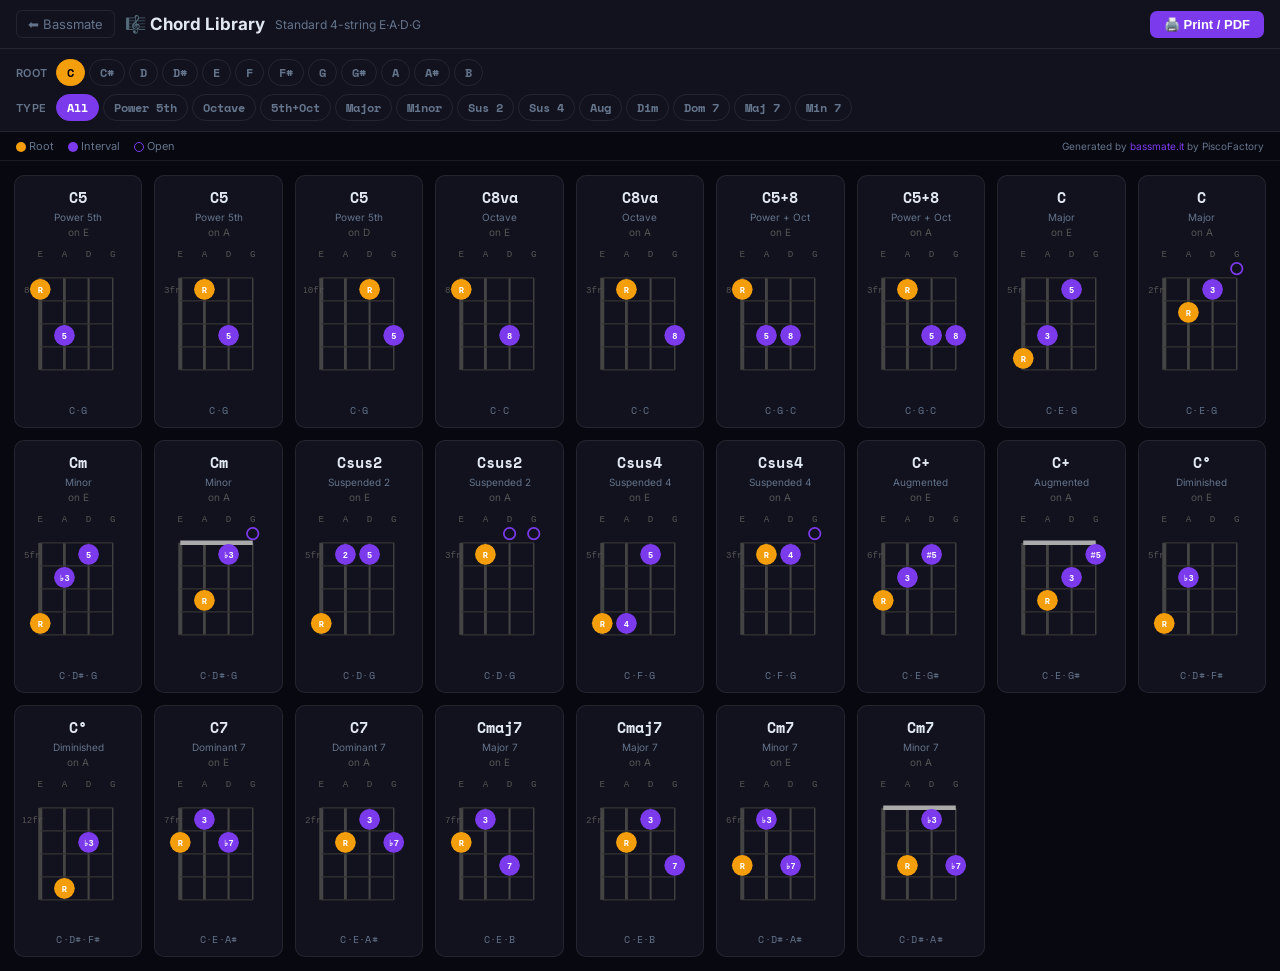
==== chords.html @ 14408f00 "feat: chord library page with PDF export — SW v53 - chords.html: 12 chord types (Power5, Octave, 5+O" ====
<!DOCTYPE html>
<html lang="it">
<head>
  <meta charset="UTF-8">
  <meta name="viewport" content="width=device-width, initial-scale=1.0">
  <title>Chord Library — Bassmate</title>
  <meta name="description" content="Bass guitar chord library with fretboard diagrams. Power chords, triads, 7th chords for 4-string bass in standard tuning.">
  <meta name="author" content="PiscoFactory">
  <link rel="manifest" href="manifest.json">
  <link rel="icon" href="icon.svg" type="image/svg+xml">
  <meta name="theme-color" content="#080810">
  <link rel="preconnect" href="https://fonts.googleapis.com">
  <link href="https://fonts.googleapis.com/css2?family=Inter:wght@400;600;700;900&family=Space+Mono:wght@400;700&display=swap" rel="stylesheet">
  <style>
    :root {
      --bg:#080810; --surface:#12121e;
      --border:rgba(255,255,255,0.08); --text:#e2e8f0;
      --muted:#64748b; --accent:#7c3aed; --root-c:#f59e0b;
    }
    *,*::before,*::after{box-sizing:border-box;margin:0;padding:0;}
    body{background:var(--bg);color:var(--text);font-family:'Inter',sans-serif;min-height:100vh;}

    /* ── top bar ── */
    .top-bar{
      display:flex;align-items:center;gap:10px;
      padding:10px 16px;border-bottom:1px solid var(--border);
      background:var(--surface);position:sticky;top:0;z-index:100;
    }
    .back-btn{
      text-decoration:none;background:none;border:1px solid var(--border);
      color:var(--muted);padding:5px 11px;border-radius:6px;font-size:13px;transition:all .15s;
    }
    .back-btn:hover{color:var(--text);border-color:var(--accent);}
    .page-title{font-size:17px;font-weight:700;}
    .page-sub{font-size:12px;color:var(--muted);}
    .print-btn{
      margin-left:auto;padding:6px 14px;border-radius:7px;font-size:13px;font-weight:600;
      background:var(--accent);border:none;color:#fff;cursor:pointer;transition:opacity .15s;
    }
    .print-btn:hover{opacity:.85;}

    /* ── toolbar ── */
    .toolbar{
      padding:10px 16px;border-bottom:1px solid var(--border);
      background:var(--surface);display:flex;flex-direction:column;gap:8px;
    }
    .pill-row{display:flex;align-items:center;gap:6px;flex-wrap:wrap;}
    .row-lbl{font-size:11px;color:var(--muted);min-width:34px;font-weight:600;text-transform:uppercase;letter-spacing:.04em;}
    .pill{
      padding:4px 10px;border-radius:20px;font-size:12px;font-weight:600;
      border:1px solid var(--border);background:transparent;color:var(--muted);
      cursor:pointer;transition:all .15s;font-family:'Space Mono',monospace;
    }
    .pill:hover{border-color:var(--accent);color:var(--text);}
    .pill.active{background:var(--accent);border-color:var(--accent);color:#fff;}
    .pill.root-on{background:var(--root-c);border-color:var(--root-c);color:#000;font-weight:700;}

    /* ── legend ── */
    .legend-bar{
      display:flex;align-items:center;gap:14px;padding:7px 16px;
      font-size:11px;color:var(--muted);border-bottom:1px solid var(--border);flex-wrap:wrap;
    }
    .ldot{width:10px;height:10px;border-radius:50%;display:inline-block;vertical-align:middle;margin-right:3px;}

    /* ── grid ── */
    .chord-grid{
      display:grid;grid-template-columns:repeat(auto-fill,minmax(118px,1fr));
      gap:12px;padding:14px;max-width:1400px;margin:0 auto;
    }
    .chord-card{
      background:var(--surface);border:1px solid var(--border);
      border-radius:10px;padding:10px 8px;text-align:center;
      transition:border-color .15s;display:flex;flex-direction:column;align-items:center;gap:3px;
    }
    .chord-card:hover{border-color:rgba(124,58,237,0.5);}
    .card-name{font-size:15px;font-weight:800;color:var(--text);font-family:'Space Mono',monospace;}
    .card-type{font-size:10px;color:var(--muted);}
    .card-pos{font-size:10px;color:#555;}
    .card-svg{width:100%;}
    .card-svg svg{width:100%;height:auto;display:block;}
    .card-notes{font-size:9.5px;color:var(--muted);font-family:'Space Mono',monospace;letter-spacing:.03em;}
    .empty-msg{grid-column:1/-1;text-align:center;color:var(--muted);padding:48px 20px;font-size:14px;}

    /* ── print title (hidden on screen) ── */
    .print-title{display:none;}

    /* ── SVG dot classes (overridable by print) ── */
    .rdot  { fill:#f59e0b; }
    .idot  { fill:#7c3aed; }
    .ropen { fill:none; stroke:#f59e0b; stroke-width:1.5; }
    .iopen { fill:none; stroke:#7c3aed; stroke-width:1.5; }
    .dot-lbl { fill:white; font-size:7.5px; font-family:monospace; font-weight:bold; }

    @media(max-width:480px){
      .chord-grid{grid-template-columns:repeat(auto-fill,minmax(95px,1fr));gap:8px;padding:10px;}
      .page-sub{display:none;}
    }

    /* ── PRINT ── */
    @media print {
      @page{size:A4 portrait;margin:1.2cm 1.5cm;}
      body{background:#fff !important;color:#000 !important;}
      .top-bar,.toolbar{display:none !important;}
      .print-title{display:block;text-align:center;padding:8px 0 4px;font-size:16px;font-weight:700;color:#000;}
      .legend-bar{background:none;border-color:#ccc;color:#444;padding:4px 8px;}
      .ldot{border:1px solid #999;}
      .chord-grid{gap:8px;padding:6px;grid-template-columns:repeat(auto-fill,minmax(100px,1fr));}
      .chord-card{border:1px solid #ccc;background:#fff;border-radius:6px;break-inside:avoid;}
      .card-name{color:#000;}
      .card-type,.card-pos{color:#444;}
      .card-notes{color:#555;}
      /* SVG dots → B&W */
      .rdot  {fill:#000 !important;}
      .idot  {fill:#555 !important;}
      .ropen {stroke:#000 !important;}
      .iopen {stroke:#555 !important;}
      .dot-lbl{fill:#fff !important;}
    }
  </style>
</head>
<body>

<div class="top-bar">
  <a href="index.html" class="back-btn">⬅ Bassmate</a>
  <div class="page-title">🎼 Chord Library</div>
  <span class="page-sub">Standard 4-string E·A·D·G</span>
  <button class="print-btn" onclick="window.print()">🖨️ Print / PDF</button>
</div>

<!-- shown only in print -->
<div class="print-title" id="printTitle">Chord Library — Bassmate · bassmate.it · PiscoFactory</div>

<div class="toolbar">
  <div class="pill-row">
    <span class="row-lbl">Root</span>
    <div id="rootPills" style="display:flex;gap:4px;flex-wrap:wrap;"></div>
  </div>
  <div class="pill-row">
    <span class="row-lbl">Type</span>
    <div id="typePills" style="display:flex;gap:4px;flex-wrap:wrap;"></div>
  </div>
</div>

<div class="legend-bar">
  <span><span class="ldot" style="background:var(--root-c);"></span>Root</span>
  <span><span class="ldot" style="background:var(--accent);"></span>Interval</span>
  <span><span class="ldot" style="background:none;border:1.5px solid var(--accent);"></span>Open</span>
  <span style="margin-left:auto;font-size:10px;">
    Generated by <a href="https://bassmate.it" style="color:var(--accent);text-decoration:none;">bassmate.it</a> by PiscoFactory
  </span>
</div>

<div class="chord-grid" id="chordGrid"></div>

<script>
/* ────────────────────────────────────────────────────────
   DATA
   strIdx: 0=G(open=7), 1=D(open=2), 2=A(open=9), 3=E(open=4)
   ds = string offset toward higher pitch (ds=1 → one string above root)
   df = fret offset from rootFret
   Formula: fret on string n-steps-higher = rootFret + interval - n*5
   Verified:
     5th(7)  n=1 → +2     oct(12) n=2 → +2
     maj3(4) n=1 → -1     min3(3) n=1 → -2
     5th(7)  n=2 → -3     b7(10)  n=2 →  0
     maj7(11)n=2 → +1     2nd(2)  n=1 → -3
     4th(5)  n=1 →  0     #5(8)   n=2 → -2
     b5(6)   n=2 → -4
──────────────────────────────────────────────────────── */
const NOTES     = ['C','C#','D','D#','E','F','F#','G','G#','A','A#','B'];
const OPEN      = [7, 2, 9, 4];       // strIdx 0=G 1=D 2=A 3=E
const STR_LABEL = ['G','D','A','E'];  // strIdx 0..3

const TYPES = [
  {
    id:'power5', label:'Power 5th', labelIT:'Power 5a', symbol:'5',
    name:'Power 5th', nameIT:'Power 5a',
    voicings:[
      {rootStr:3, label:'on E', dots:[{ds:0,df:0,deg:'R'},{ds:1,df:2,deg:'5'}]},
      {rootStr:2, label:'on A', dots:[{ds:0,df:0,deg:'R'},{ds:1,df:2,deg:'5'}]},
      {rootStr:1, label:'on D', dots:[{ds:0,df:0,deg:'R'},{ds:1,df:2,deg:'5'}]},
    ]
  },
  {
    id:'octave', label:'Octave', labelIT:'Ottava', symbol:'8va',
    name:'Octave', nameIT:'Ottava',
    voicings:[
      {rootStr:3, label:'on E', dots:[{ds:0,df:0,deg:'R'},{ds:2,df:2,deg:'8'}]},
      {rootStr:2, label:'on A', dots:[{ds:0,df:0,deg:'R'},{ds:2,df:2,deg:'8'}]},
    ]
  },
  {
    id:'power5oct', label:'5th+Oct', labelIT:'5a+Ott', symbol:'5+8',
    name:'Power + Oct', nameIT:'Power + Ott',
    voicings:[
      {rootStr:3, label:'on E', dots:[{ds:0,df:0,deg:'R'},{ds:1,df:2,deg:'5'},{ds:2,df:2,deg:'8'}]},
      {rootStr:2, label:'on A', dots:[{ds:0,df:0,deg:'R'},{ds:1,df:2,deg:'5'},{ds:2,df:2,deg:'8'}]},
    ]
  },
  {
    id:'major', label:'Major', labelIT:'Maggiore', symbol:'',
    name:'Major', nameIT:'Maggiore',
    voicings:[
      // R(0) · maj3(n=1,df=-1) · 5th(n=2,df=-3)
      {rootStr:3, label:'on E', dots:[{ds:0,df:0,deg:'R'},{ds:1,df:-1,deg:'3'},{ds:2,df:-3,deg:'5'}]},
      {rootStr:2, label:'on A', dots:[{ds:0,df:0,deg:'R'},{ds:1,df:-1,deg:'3'},{ds:2,df:-3,deg:'5'}]},
    ]
  },
  {
    id:'minor', label:'Minor', labelIT:'Minore', symbol:'m',
    name:'Minor', nameIT:'Minore',
    voicings:[
      // R(0) · min3(n=1,df=-2) · 5th(n=2,df=-3)
      {rootStr:3, label:'on E', dots:[{ds:0,df:0,deg:'R'},{ds:1,df:-2,deg:'♭3'},{ds:2,df:-3,deg:'5'}]},
      {rootStr:2, label:'on A', dots:[{ds:0,df:0,deg:'R'},{ds:1,df:-2,deg:'♭3'},{ds:2,df:-3,deg:'5'}]},
    ]
  },
  {
    id:'sus2', label:'Sus 2', labelIT:'Sus 2', symbol:'sus2',
    name:'Suspended 2', nameIT:'Sospesa 2',
    voicings:[
      // R(0) · 2nd(n=1,df=-3) · 5th(n=2,df=-3)  — same fret, different strings
      {rootStr:3, label:'on E', dots:[{ds:0,df:0,deg:'R'},{ds:1,df:-3,deg:'2'},{ds:2,df:-3,deg:'5'}]},
      {rootStr:2, label:'on A', dots:[{ds:0,df:0,deg:'R'},{ds:1,df:-3,deg:'2'},{ds:2,df:-3,deg:'5'}]},
    ]
  },
  {
    id:'sus4', label:'Sus 4', labelIT:'Sus 4', symbol:'sus4',
    name:'Suspended 4', nameIT:'Sospesa 4',
    voicings:[
      // R(0) · 4th(n=1,df=0) · 5th(n=2,df=-3)
      {rootStr:3, label:'on E', dots:[{ds:0,df:0,deg:'R'},{ds:1,df:0,deg:'4'},{ds:2,df:-3,deg:'5'}]},
      {rootStr:2, label:'on A', dots:[{ds:0,df:0,deg:'R'},{ds:1,df:0,deg:'4'},{ds:2,df:-3,deg:'5'}]},
    ]
  },
  {
    id:'aug', label:'Aug', labelIT:'Aug', symbol:'+',
    name:'Augmented', nameIT:'Aumentata',
    voicings:[
      // R(0) · maj3(n=1,df=-1) · #5(n=2,df=-2)
      {rootStr:3, label:'on E', dots:[{ds:0,df:0,deg:'R'},{ds:1,df:-1,deg:'3'},{ds:2,df:-2,deg:'#5'}]},
      {rootStr:2, label:'on A', dots:[{ds:0,df:0,deg:'R'},{ds:1,df:-1,deg:'3'},{ds:2,df:-2,deg:'#5'}]},
    ]
  },
  {
    id:'dim', label:'Dim', labelIT:'Dim', symbol:'°',
    name:'Diminished', nameIT:'Diminuita',
    voicings:[
      // R(0) · min3(n=1,df=-2) · b5(n=2,df=-4)
      {rootStr:3, label:'on E', dots:[{ds:0,df:0,deg:'R'},{ds:1,df:-2,deg:'♭3'},{ds:2,df:-4,deg:'♭5'}]},
      {rootStr:2, label:'on A', dots:[{ds:0,df:0,deg:'R'},{ds:1,df:-2,deg:'♭3'},{ds:2,df:-4,deg:'♭5'}]},
    ]
  },
  {
    id:'dom7', label:'Dom 7', labelIT:'Dom 7', symbol:'7',
    name:'Dominant 7', nameIT:'Dominante 7',
    voicings:[
      // R(0) · maj3(n=1,df=-1) · b7(n=2,df=0)
      {rootStr:3, label:'on E', dots:[{ds:0,df:0,deg:'R'},{ds:1,df:-1,deg:'3'},{ds:2,df:0,deg:'♭7'}]},
      {rootStr:2, label:'on A', dots:[{ds:0,df:0,deg:'R'},{ds:1,df:-1,deg:'3'},{ds:2,df:0,deg:'♭7'}]},
    ]
  },
  {
    id:'maj7', label:'Maj 7', labelIT:'Maj 7', symbol:'maj7',
    name:'Major 7', nameIT:'Maggiore 7',
    voicings:[
      // R(0) · maj3(n=1,df=-1) · maj7(n=2,df=+1)
      {rootStr:3, label:'on E', dots:[{ds:0,df:0,deg:'R'},{ds:1,df:-1,deg:'3'},{ds:2,df:1,deg:'7'}]},
      {rootStr:2, label:'on A', dots:[{ds:0,df:0,deg:'R'},{ds:1,df:-1,deg:'3'},{ds:2,df:1,deg:'7'}]},
    ]
  },
  {
    id:'min7', label:'Min 7', labelIT:'Min 7', symbol:'m7',
    name:'Minor 7', nameIT:'Minore 7',
    voicings:[
      // R(0) · min3(n=1,df=-2) · b7(n=2,df=0)
      {rootStr:3, label:'on E', dots:[{ds:0,df:0,deg:'R'},{ds:1,df:-2,deg:'♭3'},{ds:2,df:0,deg:'♭7'}]},
      {rootStr:2, label:'on A', dots:[{ds:0,df:0,deg:'R'},{ds:1,df:-2,deg:'♭3'},{ds:2,df:0,deg:'♭7'}]},
    ]
  },
];

const ALL_TYPE = {id:'all', label:'All', labelIT:'Tutti'};
const lang = localStorage.getItem('bass_lang') || (navigator.language.startsWith('it') ? 'it' : 'en');
let selRoot = 0;
let selType = 'all';

/* ── pills ─────────────────────────────────────────────── */
const rootEl = document.getElementById('rootPills');
NOTES.forEach((n, i) => {
  const b = document.createElement('button');
  b.className = 'pill' + (i === 0 ? ' root-on' : '');
  b.textContent = n;
  b.onclick = () => {
    selRoot = i;
    rootEl.querySelectorAll('.pill').forEach((x, j) => x.className = 'pill' + (j === i ? ' root-on' : ''));
    render();
  };
  rootEl.appendChild(b);
});

const typeEl = document.getElementById('typePills');
[ALL_TYPE, ...TYPES].forEach(ct => {
  const b = document.createElement('button');
  b.className = 'pill' + (ct.id === 'all' ? ' active' : '');
  b.textContent = lang === 'it' ? ct.labelIT : ct.label;
  b.onclick = () => {
    selType = ct.id;
    typeEl.querySelectorAll('.pill').forEach(x => x.classList.remove('active'));
    b.classList.add('active');
    render();
  };
  typeEl.appendChild(b);
});

/* ── compute ────────────────────────────────────────────── */
function computeDots(voicing) {
  let rootFret = (selRoot - OPEN[voicing.rootStr] + 12) % 12;

  const mkFrets = rf => voicing.dots.map(d => ({
    strIdx: voicing.rootStr - d.ds,
    fret:   rf + d.df,
    deg:    d.deg,
    isRoot: d.deg === 'R'
  }));

  let frets = mkFrets(rootFret);
  if (frets.some(f => f.fret < 0)) { rootFret += 12; frets = mkFrets(rootFret); }

  for (const f of frets) {
    if (f.strIdx < 0 || f.strIdx > 3 || f.fret < 0 || f.fret > 15) return null;
    f.noteName = NOTES[(OPEN[f.strIdx] + f.fret) % 12];
  }
  return frets;
}

/* ── SVG ────────────────────────────────────────────────── */
function buildSVG(dots) {
  const SX  = {3:15, 2:36, 1:57, 0:78};  // strIdx → x
  const SW  = {3:3.5, 2:2.5, 1:1.8, 0:1.2};
  const NUT_Y = 32, FH = 20, NF = 4;

  const fretted = dots.filter(d => d.fret > 0);
  const opened  = dots.filter(d => d.fret === 0);
  const aFrets  = fretted.map(d => d.fret);
  const minF    = aFrets.length ? Math.min(...aFrets) : 1;
  const maxF    = aFrets.length ? Math.max(...aFrets) : 1;
  let sf        = minF;
  if (maxF - sf >= NF) sf = maxF - NF + 1;
  const showNut = sf === 1;

  let s = `<svg viewBox="0 0 96 138" xmlns="http://www.w3.org/2000/svg">`;

  // string lines
  for (let si = 0; si <= 3; si++)
    s += `<line x1="${SX[si]}" y1="${NUT_Y}" x2="${SX[si]}" y2="${NUT_Y+NF*FH}" stroke="#444" stroke-width="${SW[si]}"/>`;

  // fret lines + nut
  for (let f = 0; f <= NF; f++) {
    const y = NUT_Y + f * FH, isNut = f === 0 && showNut;
    s += `<line x1="${SX[3]}" y1="${y}" x2="${SX[0]}" y2="${y}" stroke="${isNut?'#aaa':'#333'}" stroke-width="${isNut?4:1}"/>`;
  }

  // position label
  if (!showNut && aFrets.length)
    s += `<text x="8" y="${NUT_Y+FH*.65}" text-anchor="middle" fill="#555" font-size="8" font-family="monospace">${sf}fr</text>`;

  // string name labels
  for (let si = 0; si <= 3; si++)
    s += `<text x="${SX[si]}" y="${NUT_Y-18}" text-anchor="middle" fill="#555" font-size="8" font-family="monospace">${STR_LABEL[si]}</text>`;

  // open strings
  for (const d of opened)
    s += `<circle class="${d.isRoot?'ropen':'iopen'}" cx="${SX[d.strIdx]}" cy="${NUT_Y-8}" r="5"/>`;

  // fretted dots
  for (const d of fretted) {
    const row = d.fret - sf;
    if (row < 0 || row >= NF) continue;
    const x = SX[d.strIdx], y = NUT_Y + row * FH + FH / 2;
    s += `<circle class="${d.isRoot?'rdot':'idot'}" cx="${x}" cy="${y}" r="9"/>`;
    s += `<text class="dot-lbl" x="${x}" y="${y+3.5}" text-anchor="middle">${d.deg}</text>`;
  }

  return s + '</svg>';
}

/* ── render ─────────────────────────────────────────────── */
function render() {
  const grid = document.getElementById('chordGrid');
  grid.innerHTML = '';
  const types = selType === 'all' ? TYPES : TYPES.filter(t => t.id === selType);
  const rootName = NOTES[selRoot];
  let count = 0;

  for (const ct of types) {
    for (const v of ct.voicings) {
      const dots = computeDots(v);
      if (!dots) continue;

      const chordName = rootName + ct.symbol;
      const ctLabel   = lang === 'it' ? ct.nameIT : ct.name;
      const noteStr   = dots.map(d => d.noteName).join('·');

      const card = document.createElement('div');
      card.className = 'chord-card';
      card.innerHTML = `
        <div class="card-name">${chordName}</div>
        <div class="card-type">${ctLabel}</div>
        <div class="card-pos">${v.label}</div>
        <div class="card-svg">${buildSVG(dots)}</div>
        <div class="card-notes">${noteStr}</div>
      `;
      grid.appendChild(card);
      count++;
    }
  }

  if (!count) grid.innerHTML = '<div class="empty-msg">No voicings available.</div>';

  // update print title
  const typeName = selType === 'all'
    ? (lang === 'it' ? 'Tutti i tipi' : 'All types')
    : (TYPES.find(t => t.id === selType)?.[lang==='it'?'nameIT':'name'] || selType);
  document.getElementById('printTitle').textContent =
    `Chord Library — ${rootName} · ${typeName} | bassmate.it · PiscoFactory`;
}

render();
</script>
</body>
</html>
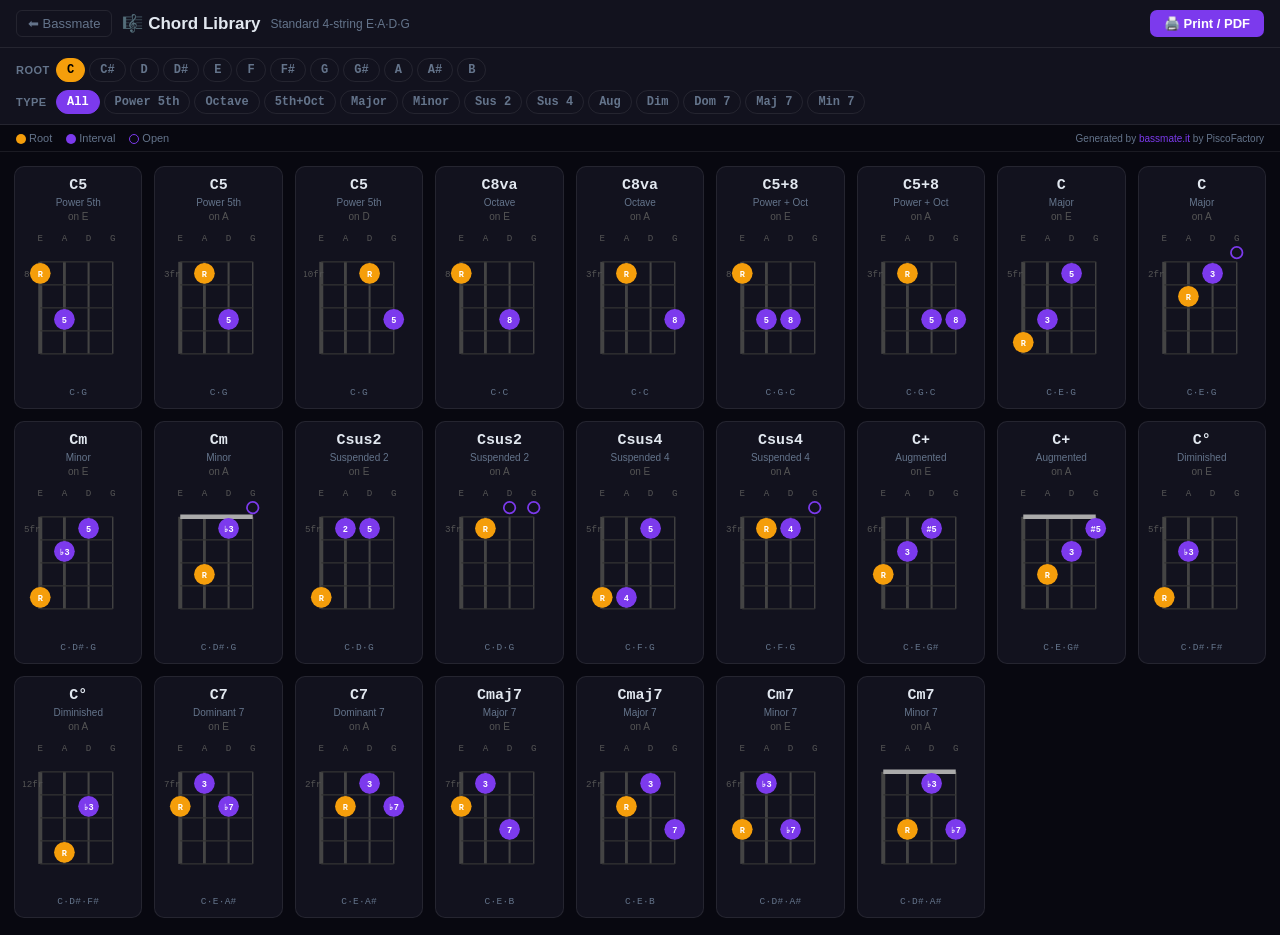
==== commit c53a982f: "security: add Content-Security-Policy to all pages - index.html: strict CSP — script-src limited to " ====
--- a/chords.html
+++ b/chords.html
@@ -2,10 +2,13 @@
 <html lang="it">
 <head>
   <meta charset="UTF-8">
+  <meta http-equiv="Content-Security-Policy" content="default-src 'self'; script-src 'self' 'unsafe-inline'; style-src 'self' https://fonts.googleapis.com 'unsafe-inline'; font-src 'self' https://fonts.gstatic.com; img-src 'self' data: blob:; connect-src 'self' https://fonts.googleapis.com https://fonts.gstatic.com; object-src 'none'; base-uri 'self'; form-action 'self'; frame-ancestors 'none';">
   <meta name="viewport" content="width=device-width, initial-scale=1.0">
   <title>Chord Library — Bassmate</title>
   <meta name="description" content="Bass guitar chord library with fretboard diagrams. Power chords, triads, 7th chords for 4-string bass in standard tuning.">
   <meta name="author" content="PiscoFactory">
+  <meta name="robots" content="index, follow">
+  <link rel="canonical" href="https://bassmate.it/chords.html">
   <link rel="manifest" href="manifest.json">
   <link rel="icon" href="icon.svg" type="image/svg+xml">
   <meta name="theme-color" content="#080810">
